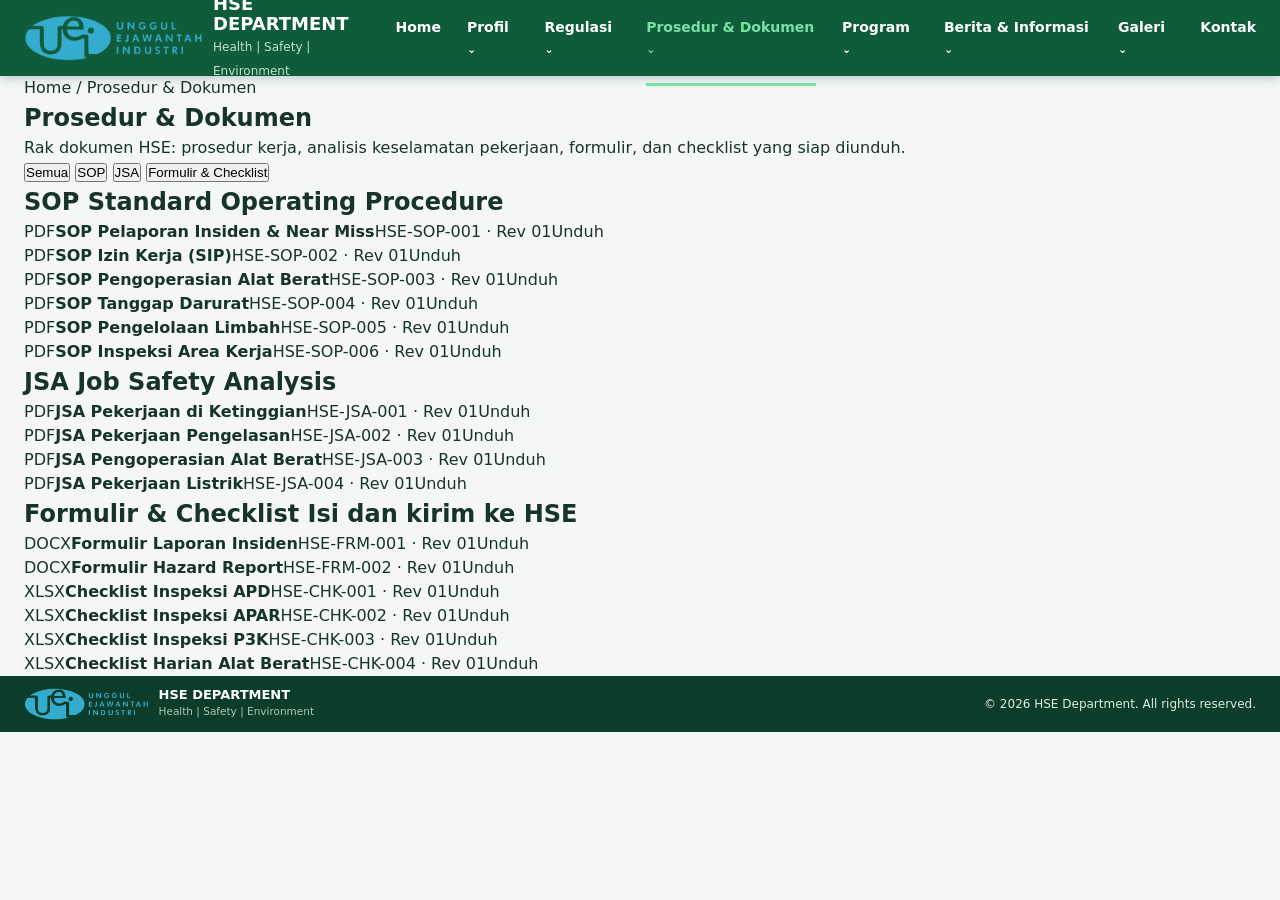
==== dokumen.html @ 8cd4c133 "Create dokumen.html" ====
<!DOCTYPE html>
<html lang="id">
<head>
<meta charset="UTF-8">
<meta name="viewport" content="width=device-width, initial-scale=1">
<title>Prosedur &amp; Dokumen | HSE Department</title>
<meta name="description" content="Rak dokumen HSE: SOP, JSA, formulir, dan checklist yang dapat diunduh.">
<link rel="stylesheet" href="assets/css/global.css">
<link rel="stylesheet" href="assets/css/dokumen.css">
</head>
<body>

<header class="site-header">
  <div class="wrap bar">
    <a class="brand" href="index.html">
      <img class="logo-img" src="assets/img/logo.png" alt="Logo HSE Department" height="46">
      <span><b>HSE DEPARTMENT</b><small>Health | Safety | Environment</small></span>
    </a>
    <button class="burger" aria-label="Menu" aria-expanded="false">&#9776;</button>
    <nav class="nav" aria-label="Menu utama">
      <ul>
        <li><a href="index.html">Home</a></li>
        <li class="dd"><a href="profil.html">Profil</a>
          <ul class="sub"><li><a href="profil.html#visi">Visi &amp; Misi</a></li><li><a href="profil.html#struktur">Struktur Organisasi</a></li></ul></li>
        <li class="dd"><a href="regulasi.html">Regulasi</a>
          <ul class="sub"><li><a href="regulasi.html#pemerintah">Peraturan Pemerintah</a></li><li><a href="regulasi.html#internal">Kebijakan Internal</a></li></ul></li>
        <li class="dd"><a class="on" href="dokumen.html">Prosedur &amp; Dokumen</a>
          <ul class="sub"><li><a href="dokumen.html#sop">SOP &amp; JSA</a></li><li><a href="dokumen.html#formulir">Formulir</a></li></ul></li>
        <li class="dd"><a href="program.html">Program</a>
          <ul class="sub"><li><a href="program.html#keselamatan">Program K3</a></li><li><a href="program.html#lingkungan">Program Lingkungan</a></li><li><a href="program.html#inspeksi">Inspeksi</a></li></ul></li>
        <li class="dd"><a href="berita.html">Berita &amp; Informasi</a>
          <ul class="sub"><li><a href="berita.html">Berita</a></li><li><a href="berita.html#pengumuman">Pengumuman</a></li></ul></li>
        <li class="dd"><a href="galeri.html">Galeri</a>
          <ul class="sub"><li><a href="galeri.html">Foto</a></li><li><a href="galeri.html#video">Video</a></li></ul></li>
        <li><a href="kontak.html">Kontak</a></li>
      </ul>
    </nav>
  </div>
</header>

<main>
  <section class="dk-head">
    <div class="wrap">
      <p class="crumb"><a href="index.html">Home</a> / Prosedur &amp; Dokumen</p>
      <h1>Prosedur &amp; Dokumen</h1>
      <p class="lead">Rak dokumen HSE: prosedur kerja, analisis keselamatan pekerjaan, formulir, dan checklist yang siap diunduh.</p>
      <div class="dk-tabs" role="group" aria-label="Kategori dokumen">
        <button class="act" data-k="all">Semua</button>
        <button data-k="sop">SOP</button>
        <button data-k="jsa">JSA</button>
        <button data-k="formulir">Formulir &amp; Checklist</button>
      </div>
    </div>
  </section>

  <div class="wrap dk-body">

    <section class="dk-sec" id="sop">
      <h2>SOP <span>Standard Operating Procedure</span></h2>
      <ul class="docs">
        <li class="doc"><span class="fmt pdf">PDF</span><b>SOP Pelaporan Insiden &amp; Near Miss</b><span class="no">HSE-SOP-001 &middot; Rev 01</span><a class="dl" href="files/hse-sop-001.pdf" download>Unduh</a></li>
        <li class="doc"><span class="fmt pdf">PDF</span><b>SOP Izin Kerja (SIP)</b><span class="no">HSE-SOP-002 &middot; Rev 01</span><a class="dl" href="files/hse-sop-002.pdf" download>Unduh</a></li>
        <li class="doc"><span class="fmt pdf">PDF</span><b>SOP Pengoperasian Alat Berat</b><span class="no">HSE-SOP-003 &middot; Rev 01</span><a class="dl" href="files/hse-sop-003.pdf" download>Unduh</a></li>
        <li class="doc"><span class="fmt pdf">PDF</span><b>SOP Tanggap Darurat</b><span class="no">HSE-SOP-004 &middot; Rev 01</span><a class="dl" href="files/hse-sop-004.pdf" download>Unduh</a></li>
        <li class="doc"><span class="fmt pdf">PDF</span><b>SOP Pengelolaan Limbah</b><span class="no">HSE-SOP-005 &middot; Rev 01</span><a class="dl" href="files/hse-sop-005.pdf" download>Unduh</a></li>
        <li class="doc"><span class="fmt pdf">PDF</span><b>SOP Inspeksi Area Kerja</b><span class="no">HSE-SOP-006 &middot; Rev 01</span><a class="dl" href="files/hse-sop-006.pdf" download>Unduh</a></li>
      </ul>
    </section>

    <section class="dk-sec" id="jsa">
      <h2>JSA <span>Job Safety Analysis</span></h2>
      <ul class="docs">
        <li class="doc"><span class="fmt pdf">PDF</span><b>JSA Pekerjaan di Ketinggian</b><span class="no">HSE-JSA-001 &middot; Rev 01</span><a class="dl" href="files/hse-jsa-001.pdf" download>Unduh</a></li>
        <li class="doc"><span class="fmt pdf">PDF</span><b>JSA Pekerjaan Pengelasan</b><span class="no">HSE-JSA-002 &middot; Rev 01</span><a class="dl" href="files/hse-jsa-002.pdf" download>Unduh</a></li>
        <li class="doc"><span class="fmt pdf">PDF</span><b>JSA Pengoperasian Alat Berat</b><span class="no">HSE-JSA-003 &middot; Rev 01</span><a class="dl" href="files/hse-jsa-003.pdf" download>Unduh</a></li>
        <li class="doc"><span class="fmt pdf">PDF</span><b>JSA Pekerjaan Listrik</b><span class="no">HSE-JSA-004 &middot; Rev 01</span><a class="dl" href="files/hse-jsa-004.pdf" download>Unduh</a></li>
      </ul>
    </section>

    <section class="dk-sec" id="formulir">
      <h2>Formulir &amp; Checklist <span>Isi dan kirim ke HSE</span></h2>
      <ul class="docs">
        <li class="doc"><span class="fmt docx">DOCX</span><b>Formulir Laporan Insiden</b><span class="no">HSE-FRM-001 &middot; Rev 01</span><a class="dl" href="files/hse-frm-001.docx" download>Unduh</a></li>
        <li class="doc"><span class="fmt docx">DOCX</span><b>Formulir Hazard Report</b><span class="no">HSE-FRM-002 &middot; Rev 01</span><a class="dl" href="files/hse-frm-002.docx" download>Unduh</a></li>
        <li class="doc"><span class="fmt xlsx">XLSX</span><b>Checklist Inspeksi APD</b><span class="no">HSE-CHK-001 &middot; Rev 01</span><a class="dl" href="files/hse-chk-001.xlsx" download>Unduh</a></li>
        <li class="doc"><span class="fmt xlsx">XLSX</span><b>Checklist Inspeksi APAR</b><span class="no">HSE-CHK-002 &middot; Rev 01</span><a class="dl" href="files/hse-chk-002.xlsx" download>Unduh</a></li>
        <li class="doc"><span class="fmt xlsx">XLSX</span><b>Checklist Inspeksi P3K</b><span class="no">HSE-CHK-003 &middot; Rev 01</span><a class="dl" href="files/hse-chk-003.xlsx" download>Unduh</a></li>
        <li class="doc"><span class="fmt xlsx">XLSX</span><b>Checklist Harian Alat Berat</b><span class="no">HSE-CHK-004 &middot; Rev 01</span><a class="dl" href="files/hse-chk-004.xlsx" download>Unduh</a></li>
      </ul>
    </section>

  </div>
</main>

<footer class="site-footer">
  <div class="wrap foot">
    <div class="brand">
      <img class="logo-img" src="assets/img/logo-footer.png" alt="Logo HSE Department" height="32">
      <span><b>HSE DEPARTMENT</b><small>Health | Safety | Environment</small></span>
    </div>
    <span class="copy">&copy; 2026 HSE Department. All rights reserved.</span>
  </div>
</footer>

<script src="assets/js/global.js"></script>
<script>
// Tab kategori dokumen (juga membaca #sop, #jsa, #formulir dari menu)
const tabs = document.querySelectorAll('.dk-tabs button');
const secs = document.querySelectorAll('.dk-sec');

function show(k) {
  tabs.forEach((t) => t.classList.toggle('act', t.dataset.k === k));
  secs.forEach((s) => { s.hidden = !(k === 'all' || s.id === k); });
}
function fromHash() {
  const h = location.hash.slice(1);
  if (['sop', 'jsa', 'formulir'].includes(h)) {
    show(h);
    document.getElementById(h).scrollIntoView();
  } else {
    show('all');
  }
}
tabs.forEach((t) => t.addEventListener('click', () => {
  show(t.dataset.k);
  history.replaceState(null, '', t.dataset.k === 'all' ? location.pathname : '#' + t.dataset.k);
}));
window.addEventListener('hashchange', fromHash);
fromHash();
</script>
</body>
</html>
---- assets/css/global.css ----
:root{--g1:#0f5c3a;--g2:#0b3d2a;--g3:#22a559;--gl:#7be0a4;--ink:#17332a;--mut:#5d6f67;--bg:#f4f7f5;--line:#e3ebe6;--r:10px}
*{box-sizing:border-box;margin:0;padding:0}
html{scroll-behavior:smooth}
body{font-family:Inter,system-ui,-apple-system,"Segoe UI",sans-serif;color:var(--ink);background:var(--bg);line-height:1.5}
a{color:inherit;text-decoration:none}
ul{list-style:none}
img{max-width:100%}
a:focus-visible,button:focus-visible{outline:3px solid var(--gl);outline-offset:2px}
.wrap{max-width:1280px;margin:0 auto;padding:0 24px}
.btn{display:inline-flex;gap:8px;align-items:center;background:var(--g3);color:#fff;font-weight:600;font-size:14px;padding:12px 24px;border-radius:999px;transition:background .2s}
.btn:hover{background:#1b8f4b}

/* Header (hijau HSE) */
.site-header{background:var(--g1);color:#fff;position:sticky;top:0;z-index:50;box-shadow:0 2px 10px #0b3d2a40}
.bar{display:flex;align-items:center;justify-content:space-between;height:76px;gap:16px}
.brand{display:flex;align-items:center;gap:10px}
.logo-img{height:46px;width:auto;display:block;flex:none;object-fit:contain}
.brand b{display:block;color:#fff;font-size:18px;line-height:1.1}
.brand small{color:#bfe3cf;font-size:12px}
.nav>ul{display:flex;gap:26px}
.nav li{position:relative}
.nav a{display:block;padding:27px 0;font-size:14px;font-weight:600;color:#fff}
.nav a.on,.nav a:hover{color:var(--gl)}
.nav a.on{box-shadow:inset 0 -3px 0 var(--gl)}
.dd>a::after{content:" \2304";font-size:11px}
.sub{display:none;position:absolute;top:100%;left:-12px;min-width:210px;background:#fff;border:1px solid var(--line);border-radius:var(--r);box-shadow:0 10px 30px #0b3d2a33;padding:6px}
.nav .sub a{padding:9px 12px;font-weight:500;border-radius:6px;color:var(--ink)}
.nav .sub a:hover{background:var(--bg);color:var(--g1)}
.dd:hover>.sub,.dd:focus-within>.sub{display:block}
.burger{display:none;background:none;border:0;font-size:26px;color:#fff;cursor:pointer}

/* Footer (ramping: logo kiri, copyright kanan) */
.site-footer{background:var(--g2);color:#dcebe3;font-size:12px}
.foot{display:flex;align-items:center;justify-content:space-between;gap:16px;padding-top:12px;padding-bottom:12px;flex-wrap:wrap}
.foot .brand b{color:#fff;font-size:13px}
.foot .brand small{color:#a9c7b8;font-size:10.5px}
.foot .logo-img{height:32px}
.foot .copy{margin-left:auto;text-align:right}

@media(max-width:980px){
  .burger{display:block}
  .nav{display:none;position:absolute;top:76px;left:0;right:0;background:#fff;border-top:1px solid var(--line);padding:8px 24px 16px;box-shadow:0 14px 24px #0b3d2a2a}
  .nav.open{display:block}
  .nav>ul{flex-direction:column;gap:0}
  .nav a{padding:12px 0;color:var(--ink)}
  .nav a.on,.nav a:hover{color:var(--g1)}
  .nav a.on{box-shadow:none}
  .sub{position:static;display:block;border:0;box-shadow:none;padding:0 0 0 14px}
  .dd>a::after{content:""}
}
@media(max-width:560px){
  .foot{justify-content:center;text-align:center}
  .foot .copy{margin-left:0;text-align:center}
}
@media(prefers-reduced-motion:reduce){*{transition:none!important;scroll-behavior:auto!important}}
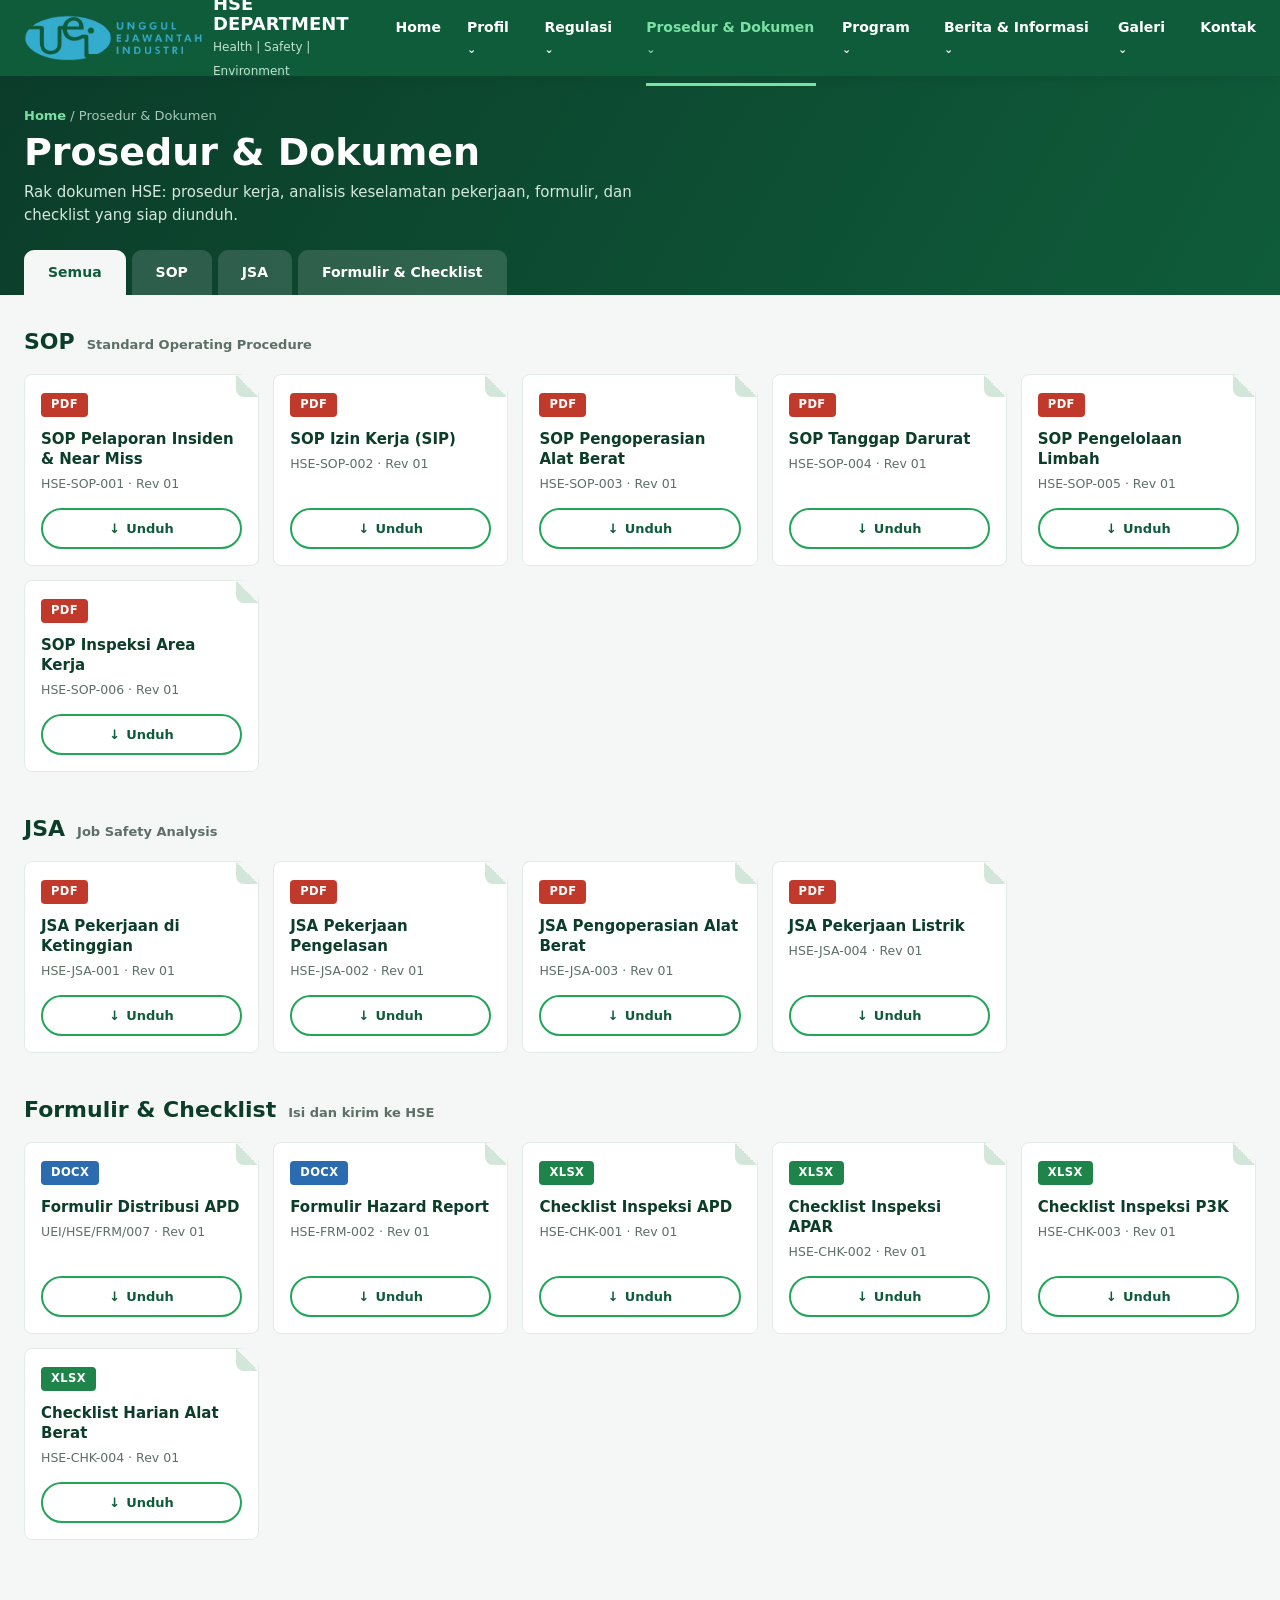
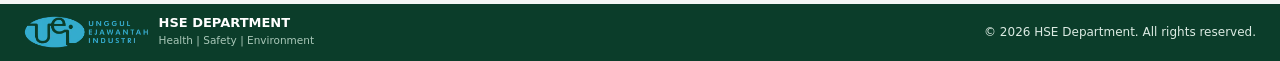
==== commit f76fabd0: "Update dokumen.html" ====
--- a/dokumen.html
+++ b/dokumen.html
@@ -80,7 +80,7 @@
     <section class="dk-sec" id="formulir">
       <h2>Formulir &amp; Checklist <span>Isi dan kirim ke HSE</span></h2>
       <ul class="docs">
-        <li class="doc"><span class="fmt docx">DOCX</span><b>Formulir Laporan Insiden</b><span class="no">HSE-FRM-001 &middot; Rev 01</span><a class="dl" href="files/hse-frm-001.docx" download>Unduh</a></li>
+        <li class="doc"><span class="fmt docx">DOCX</span><b>Formulir Distribusi APD</b><span class="no">UEI/HSE/FRM/007 &middot; Rev 01</span><a class="dl" href="UEI-HSE-FRM-007 (Formulir Distribusi APD).docx" download>Unduh</a></li>
         <li class="doc"><span class="fmt docx">DOCX</span><b>Formulir Hazard Report</b><span class="no">HSE-FRM-002 &middot; Rev 01</span><a class="dl" href="files/hse-frm-002.docx" download>Unduh</a></li>
         <li class="doc"><span class="fmt xlsx">XLSX</span><b>Checklist Inspeksi APD</b><span class="no">HSE-CHK-001 &middot; Rev 01</span><a class="dl" href="files/hse-chk-001.xlsx" download>Unduh</a></li>
         <li class="doc"><span class="fmt xlsx">XLSX</span><b>Checklist Inspeksi APAR</b><span class="no">HSE-CHK-002 &middot; Rev 01</span><a class="dl" href="files/hse-chk-002.xlsx" download>Unduh</a></li>
--- a/assets/css/dokumen.css
+++ b/assets/css/dokumen.css
@@ -0,0 +1,39 @@
+/* Kepala halaman: gradasi hijau + tab bergaya map */
+.dk-head{background:linear-gradient(120deg,var(--g2),var(--g1));color:#fff;padding:30px 0 0}
+.dk-head .crumb{font-size:13px;color:#a9c7b8;margin-bottom:6px}
+.dk-head .crumb a{color:var(--gl);font-weight:600}
+.dk-head h1{font-size:clamp(28px,4vw,38px);line-height:1.1}
+.dk-head .lead{max-width:620px;margin-top:8px;font-size:15px;color:#d6e8de}
+.dk-tabs{display:flex;gap:6px;margin-top:24px;overflow-x:auto}
+.dk-tabs button{flex:none;padding:12px 24px;border:0;border-radius:10px 10px 0 0;background:rgba(255,255,255,.14);color:#fff;font:inherit;font-size:14px;font-weight:600;cursor:pointer;white-space:nowrap;transition:background .2s}
+.dk-tabs button:hover{background:rgba(255,255,255,.26)}
+.dk-tabs button.act{background:var(--bg);color:var(--g1)}
+
+/* Isi: rak dokumen */
+.dk-body{padding-top:30px;padding-bottom:64px}
+.dk-sec{margin-bottom:40px;scroll-margin-top:96px}
+.dk-sec:last-child{margin-bottom:0}
+.dk-sec[hidden]{display:none}
+.dk-sec h2{font-size:22px;color:var(--g2);margin-bottom:16px;display:flex;align-items:baseline;gap:12px;flex-wrap:wrap}
+.dk-sec h2 span{font-size:13px;font-weight:600;color:var(--mut)}
+
+/* Lembar dokumen */
+.docs{display:grid;grid-template-columns:repeat(auto-fill,minmax(230px,1fr));gap:14px}
+.doc{position:relative;display:flex;flex-direction:column;gap:6px;background:#fff;border:1px solid var(--line);border-radius:8px 22px 8px 8px;padding:18px 16px 16px;transition:transform .2s,box-shadow .2s}
+.doc::after{content:"";position:absolute;top:0;right:0;width:22px;height:22px;background:linear-gradient(225deg,var(--bg) 50%,#d3e6da 50%);border-radius:0 0 0 8px}
+.doc:hover{transform:translateY(-3px);box-shadow:0 10px 22px #0b3d2a1c}
+.fmt{align-self:flex-start;padding:3px 10px;border-radius:4px;color:#fff;font-size:11.5px;font-weight:800;letter-spacing:.4px}
+.fmt.pdf{background:#c0392b}
+.fmt.docx{background:#2b6cb0}
+.fmt.xlsx{background:#1e8449}
+.doc b{margin-top:6px;font-size:15px;line-height:1.35;color:var(--g2)}
+.doc .no{font-size:12.5px;color:var(--mut);flex:1}
+.dl{margin-top:8px;display:inline-flex;align-items:center;justify-content:center;gap:6px;padding:9px 16px;border-radius:999px;border:2px solid var(--g3);color:var(--g1);font-size:13px;font-weight:700;transition:background .2s,color .2s}
+.dl::before{content:"\2193";font-weight:800}
+.dl:hover{background:var(--g3);color:#fff}
+
+@media(max-width:560px){
+  .docs{grid-template-columns:1fr}
+  .dk-tabs button{padding:11px 18px}
+}
+@media(prefers-reduced-motion:reduce){.doc,.dl,.dk-tabs button{transition:none}}
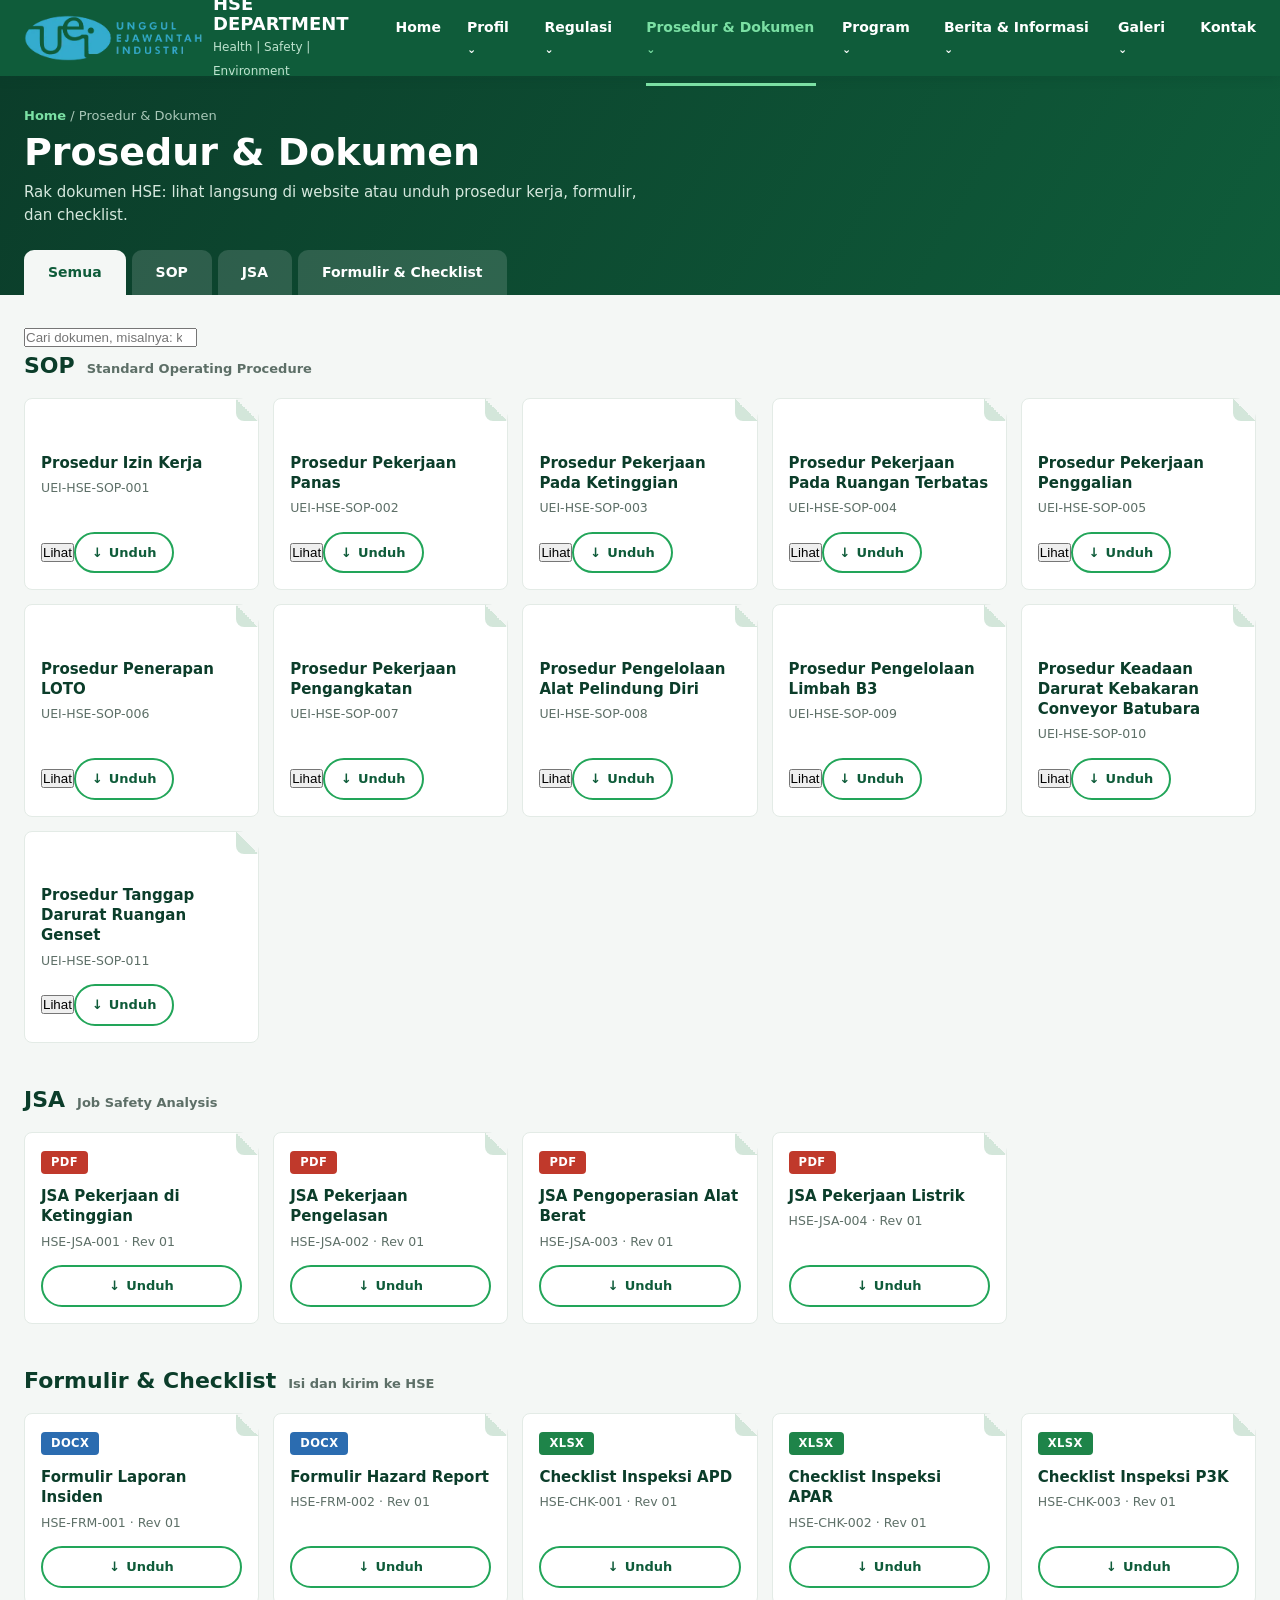
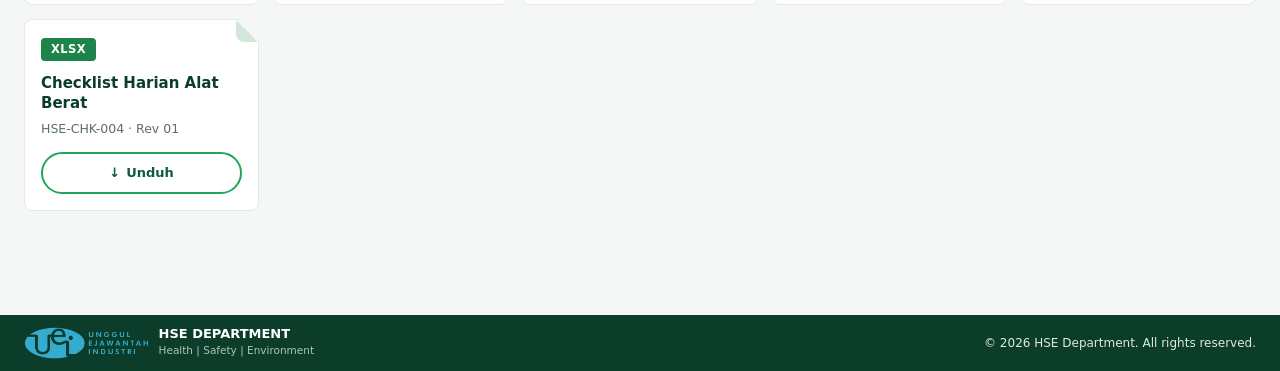
==== commit 9be80a4d: "Update dokumen.html" ====
--- a/dokumen.html
+++ b/dokumen.html
@@ -4,7 +4,7 @@
 <meta charset="UTF-8">
 <meta name="viewport" content="width=device-width, initial-scale=1">
 <title>Prosedur &amp; Dokumen | HSE Department</title>
-<meta name="description" content="Rak dokumen HSE: SOP, JSA, formulir, dan checklist yang dapat diunduh.">
+<meta name="description" content="Rak dokumen HSE: SOP, JSA, formulir, dan checklist yang dapat dilihat dan diunduh.">
 <link rel="stylesheet" href="assets/css/global.css">
 <link rel="stylesheet" href="assets/css/dokumen.css">
 </head>
@@ -31,7 +31,7 @@
         <li class="dd"><a href="berita.html">Berita &amp; Informasi</a>
           <ul class="sub"><li><a href="berita.html">Berita</a></li><li><a href="berita.html#pengumuman">Pengumuman</a></li></ul></li>
         <li class="dd"><a href="galeri.html">Galeri</a>
-          <ul class="sub"><li><a href="galeri.html">Foto</a></li><li><a href="galeri.html#video">Video</a></li></ul></li>
+          <ul class="sub"><li><a href="galeri.html#foto">Foto</a></li><li><a href="galeri.html#video">Video</a></li></ul></li>
         <li><a href="kontak.html">Kontak</a></li>
       </ul>
     </nav>
@@ -43,7 +43,7 @@
     <div class="wrap">
       <p class="crumb"><a href="index.html">Home</a> / Prosedur &amp; Dokumen</p>
       <h1>Prosedur &amp; Dokumen</h1>
-      <p class="lead">Rak dokumen HSE: prosedur kerja, analisis keselamatan pekerjaan, formulir, dan checklist yang siap diunduh.</p>
+      <p class="lead">Rak dokumen HSE: lihat langsung di website atau unduh prosedur kerja, formulir, dan checklist.</p>
       <div class="dk-tabs" role="group" aria-label="Kategori dokumen">
         <button class="act" data-k="all">Semua</button>
         <button data-k="sop">SOP</button>
@@ -55,16 +55,13 @@
 
   <div class="wrap dk-body">
 
+    <div class="dk-search">
+      <input id="dq" type="search" placeholder="Cari dokumen, misalnya: ketinggian, LOTO, limbah..." aria-label="Cari dokumen" autocomplete="off">
+    </div>
+
     <section class="dk-sec" id="sop">
       <h2>SOP <span>Standard Operating Procedure</span></h2>
-      <ul class="docs">
-        <li class="doc"><span class="fmt pdf">PDF</span><b>SOP Pelaporan Insiden &amp; Near Miss</b><span class="no">HSE-SOP-001 &middot; Rev 01</span><a class="dl" href="files/hse-sop-001.pdf" download>Unduh</a></li>
-        <li class="doc"><span class="fmt pdf">PDF</span><b>SOP Izin Kerja (SIP)</b><span class="no">HSE-SOP-002 &middot; Rev 01</span><a class="dl" href="files/hse-sop-002.pdf" download>Unduh</a></li>
-        <li class="doc"><span class="fmt pdf">PDF</span><b>SOP Pengoperasian Alat Berat</b><span class="no">HSE-SOP-003 &middot; Rev 01</span><a class="dl" href="files/hse-sop-003.pdf" download>Unduh</a></li>
-        <li class="doc"><span class="fmt pdf">PDF</span><b>SOP Tanggap Darurat</b><span class="no">HSE-SOP-004 &middot; Rev 01</span><a class="dl" href="files/hse-sop-004.pdf" download>Unduh</a></li>
-        <li class="doc"><span class="fmt pdf">PDF</span><b>SOP Pengelolaan Limbah</b><span class="no">HSE-SOP-005 &middot; Rev 01</span><a class="dl" href="files/hse-sop-005.pdf" download>Unduh</a></li>
-        <li class="doc"><span class="fmt pdf">PDF</span><b>SOP Inspeksi Area Kerja</b><span class="no">HSE-SOP-006 &middot; Rev 01</span><a class="dl" href="files/hse-sop-006.pdf" download>Unduh</a></li>
-      </ul>
+      <ul class="docs" id="sop-list"></ul>
     </section>
 
     <section class="dk-sec" id="jsa">
@@ -80,7 +77,7 @@
     <section class="dk-sec" id="formulir">
       <h2>Formulir &amp; Checklist <span>Isi dan kirim ke HSE</span></h2>
       <ul class="docs">
-        <li class="doc"><span class="fmt docx">DOCX</span><b>Formulir Distribusi APD</b><span class="no">UEI/HSE/FRM/007 &middot; Rev 01</span><a class="dl" href="UEI-HSE-FRM-007 (Formulir Distribusi APD).docx" download>Unduh</a></li>
+        <li class="doc"><span class="fmt docx">DOCX</span><b>Formulir Laporan Insiden</b><span class="no">HSE-FRM-001 &middot; Rev 01</span><a class="dl" href="files/hse-frm-001.docx" download>Unduh</a></li>
         <li class="doc"><span class="fmt docx">DOCX</span><b>Formulir Hazard Report</b><span class="no">HSE-FRM-002 &middot; Rev 01</span><a class="dl" href="files/hse-frm-002.docx" download>Unduh</a></li>
         <li class="doc"><span class="fmt xlsx">XLSX</span><b>Checklist Inspeksi APD</b><span class="no">HSE-CHK-001 &middot; Rev 01</span><a class="dl" href="files/hse-chk-001.xlsx" download>Unduh</a></li>
         <li class="doc"><span class="fmt xlsx">XLSX</span><b>Checklist Inspeksi APAR</b><span class="no">HSE-CHK-002 &middot; Rev 01</span><a class="dl" href="files/hse-chk-002.xlsx" download>Unduh</a></li>
@@ -89,7 +86,21 @@
       </ul>
     </section>
 
+    <p class="dk-empty" id="dq-empty" hidden>Tidak ada dokumen yang cocok. Coba kata kunci lain.</p>
+
   </div>
+
+  <dialog id="viewer" aria-label="Baca SOP">
+    <div class="v-bar">
+      <b id="vt"></b>
+      <div class="v-act">
+        <a id="v-docx" download>Unduh DOCX</a>
+        <a id="v-pdf" download>Unduh PDF</a>
+        <button id="vx" type="button">Tutup</button>
+      </div>
+    </div>
+    <iframe id="vframe" title="Isi SOP"></iframe>
+  </dialog>
 </main>
 
 <footer class="site-footer">
@@ -104,13 +115,83 @@
 
 <script src="assets/js/global.js"></script>
 <script>
-// Tab kategori dokumen (juga membaca #sop, #jsa, #formulir dari menu)
+// Daftar SOP. Tulis nama file persis (tanpa .docx / .pdf). Untuk menambah SOP, cukup tambah satu baris.
+// File diletakkan di folder files/sop/ dalam dua versi: .docx (unduh) dan .pdf (lihat di web).
+const SOP = [
+  'UEI-HSE-SOP-001 Prosedur Izin Kerja',
+  'UEI-HSE-SOP-002 Prosedur Pekerjaan Panas',
+  'UEI-HSE-SOP-003 Prosedur Pekerjaan Pada Ketinggian',
+  'UEI-HSE-SOP-004 Prosedur Pekerjaan Pada Ruangan Terbatas',
+  'UEI-HSE-SOP-005 Prosedur Pekerjaan Penggalian',
+  'UEI-HSE-SOP-006 Prosedur Penerapan LOTO',
+  'UEI-HSE-SOP-007 Prosedur Pekerjaan Pengangkatan',
+  'UEI-HSE-SOP-008 Prosedur Pengelolaan Alat Pelindung Diri',
+  'UEI-HSE-SOP-009 Prosedur Pengelolaan Limbah B3',
+  'UEI-HSE-SOP-010 Prosedur Keadaan Darurat Kebakaran Conveyor Batubara',
+  'UEI-HSE-SOP-011 Prosedur Tanggap Darurat Ruangan Genset'
+];
+const path = (base, ext) => 'files/sop/' + encodeURIComponent(base) + '.' + ext;
+
+// Susun kotak SOP
+const list = document.getElementById('sop-list');
+SOP.forEach((base) => {
+  const code = base.split(' ')[0];
+  const li = document.createElement('li');
+  li.className = 'doc';
+  li.innerHTML = '<span class="fmt sop">SOP</span><b></b><span class="no"></span>' +
+    '<div class="btns"><button type="button" class="vw">Lihat</button><a class="dl" download>Unduh</a></div>';
+  li.querySelector('b').textContent = base.slice(code.length + 1);
+  li.querySelector('.no').textContent = code;
+  li.querySelector('.dl').href = path(base, 'docx');
+  li.querySelector('.vw').addEventListener('click', () => openSop(base));
+  list.append(li);
+});
+
+// Jendela baca SOP (PDF). Di HP dibuka di tab baru.
+const dlg = document.getElementById('viewer');
+const frame = document.getElementById('vframe');
+function openSop(base) {
+  const pdf = path(base, 'pdf');
+  if (window.matchMedia('(hover: none) and (pointer: coarse)').matches) {
+    window.open(pdf, '_blank', 'noopener');
+    return;
+  }
+  document.getElementById('vt').textContent = base;
+  document.getElementById('v-docx').href = path(base, 'docx');
+  document.getElementById('v-pdf').href = pdf;
+  frame.src = pdf;
+  dlg.showModal();
+}
+document.getElementById('vx').addEventListener('click', () => dlg.close());
+dlg.addEventListener('close', () => { frame.src = 'about:blank'; });
+dlg.addEventListener('click', (e) => { if (e.target === dlg) dlg.close(); });
+
+// Tab kategori dan pencarian
 const tabs = document.querySelectorAll('.dk-tabs button');
 const secs = document.querySelectorAll('.dk-sec');
-
+const dq = document.getElementById('dq');
+let kat = 'all';
+
+function apply() {
+  const t = dq.value.trim().toLowerCase();
+  let tampil = 0;
+  secs.forEach((s) => {
+    const aktif = kat === 'all' || s.id === kat;
+    let n = 0;
+    s.querySelectorAll('.doc').forEach((d) => {
+      const cocok = d.textContent.toLowerCase().includes(t);
+      d.hidden = !cocok;
+      if (cocok) n++;
+    });
+    s.hidden = !aktif || n === 0;
+    if (aktif) tampil += n;
+  });
+  document.getElementById('dq-empty').hidden = tampil > 0;
+}
 function show(k) {
-  tabs.forEach((t) => t.classList.toggle('act', t.dataset.k === k));
-  secs.forEach((s) => { s.hidden = !(k === 'all' || s.id === k); });
+  kat = k;
+  tabs.forEach((x) => x.classList.toggle('act', x.dataset.k === k));
+  apply();
 }
 function fromHash() {
   const h = location.hash.slice(1);
@@ -121,10 +202,11 @@
     show('all');
   }
 }
-tabs.forEach((t) => t.addEventListener('click', () => {
-  show(t.dataset.k);
-  history.replaceState(null, '', t.dataset.k === 'all' ? location.pathname : '#' + t.dataset.k);
+tabs.forEach((x) => x.addEventListener('click', () => {
+  show(x.dataset.k);
+  history.replaceState(null, '', x.dataset.k === 'all' ? location.pathname : '#' + x.dataset.k);
 }));
+dq.addEventListener('input', apply);
 window.addEventListener('hashchange', fromHash);
 fromHash();
 </script>
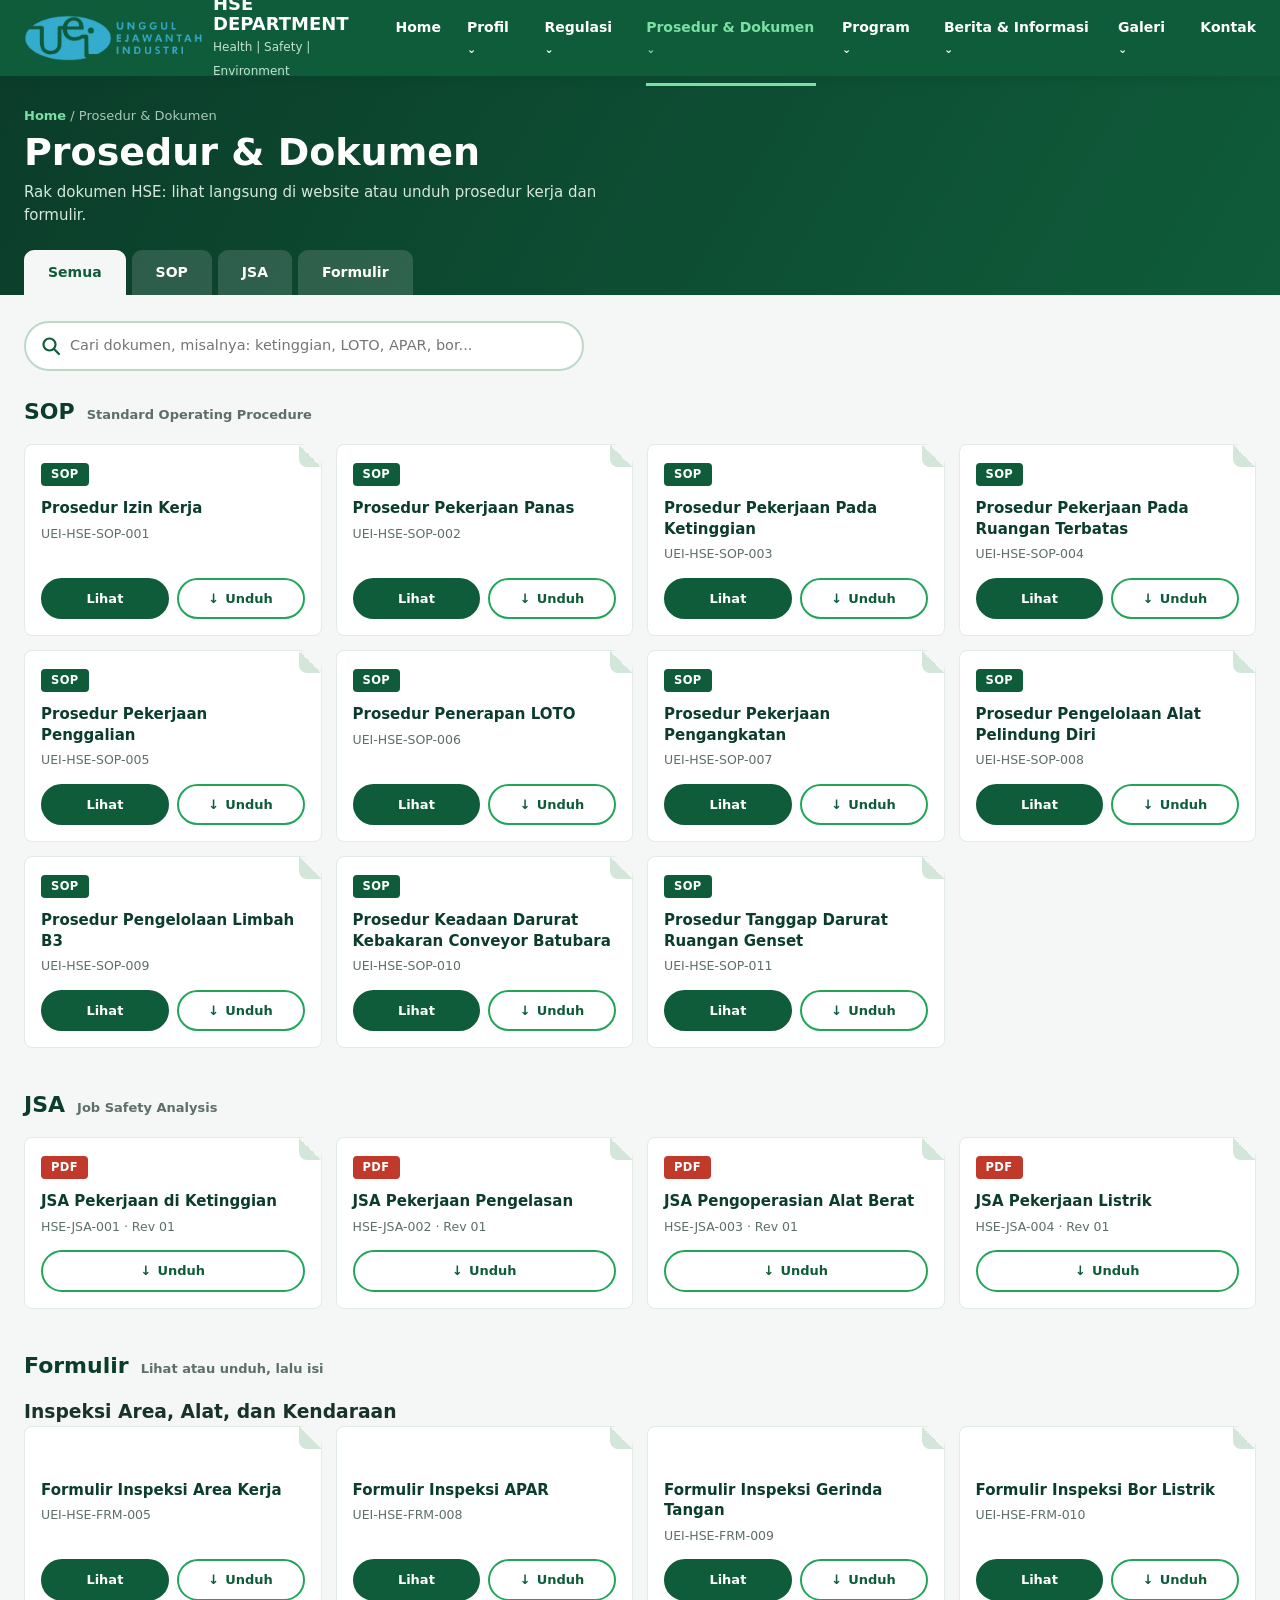
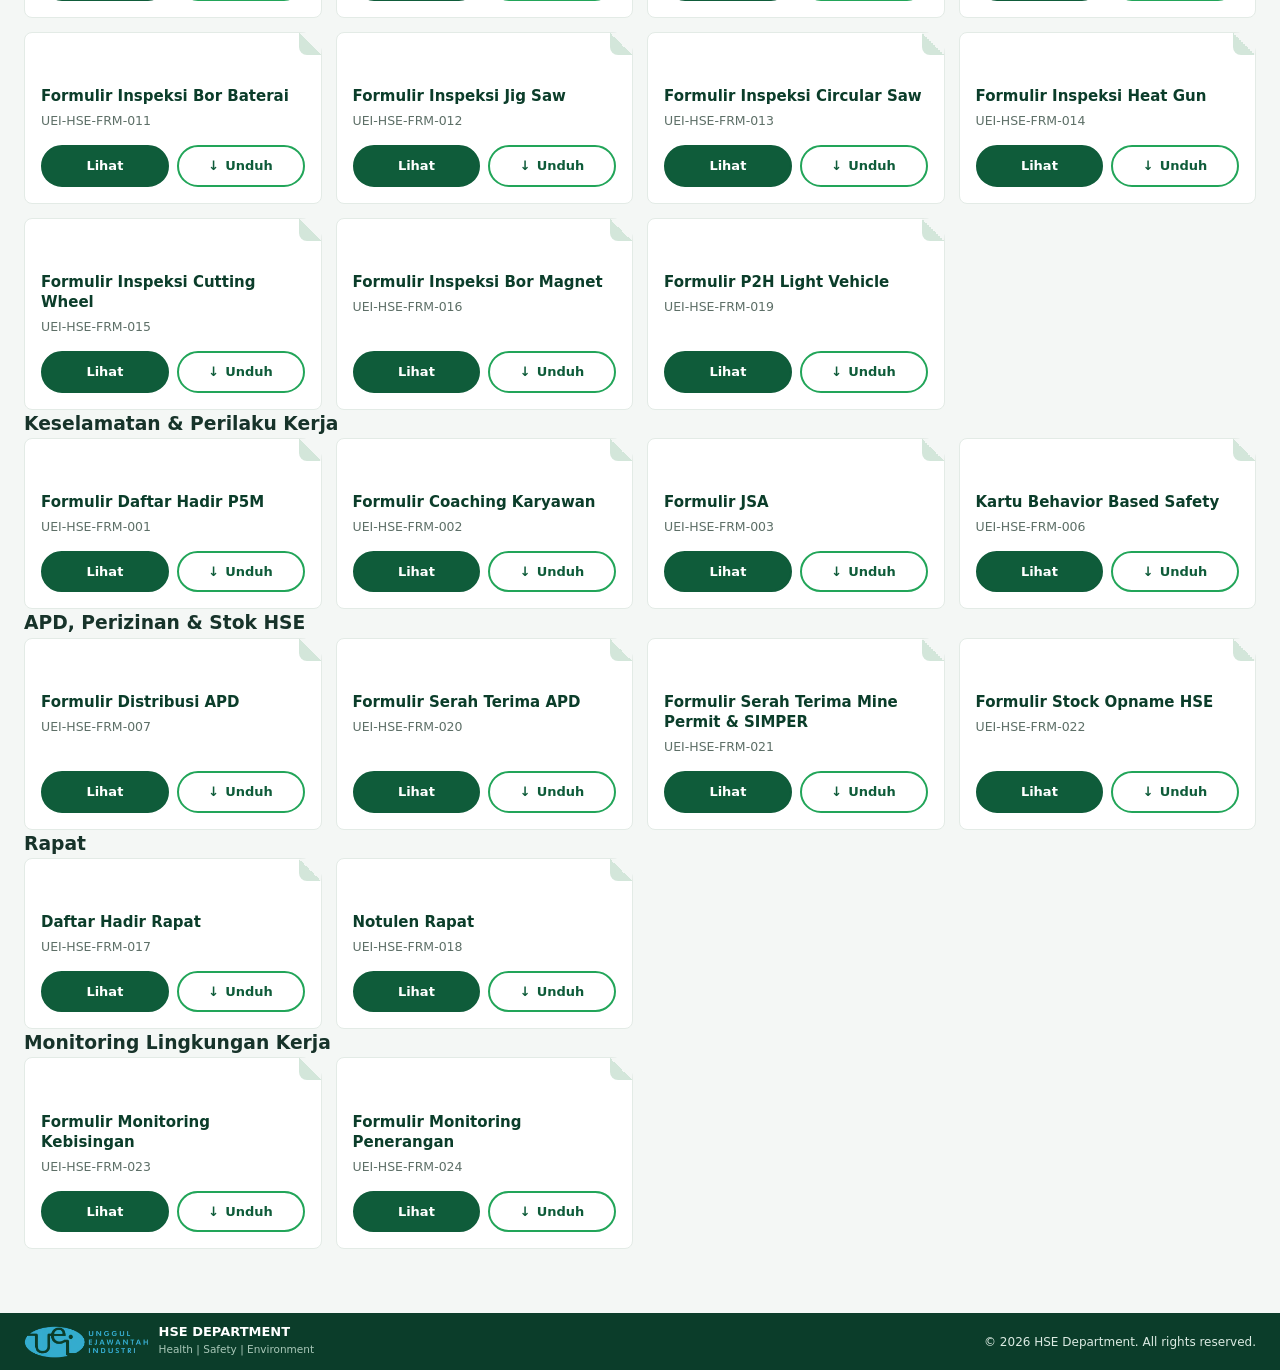
==== commit d154099b: "Update dokumen.html" ====
--- a/dokumen.html
+++ b/dokumen.html
@@ -4,7 +4,7 @@
 <meta charset="UTF-8">
 <meta name="viewport" content="width=device-width, initial-scale=1">
 <title>Prosedur &amp; Dokumen | HSE Department</title>
-<meta name="description" content="Rak dokumen HSE: SOP, JSA, formulir, dan checklist yang dapat dilihat dan diunduh.">
+<meta name="description" content="Rak dokumen HSE: SOP, JSA, dan formulir yang dapat dilihat dan diunduh.">
 <link rel="stylesheet" href="assets/css/global.css">
 <link rel="stylesheet" href="assets/css/dokumen.css">
 </head>
@@ -43,12 +43,12 @@
     <div class="wrap">
       <p class="crumb"><a href="index.html">Home</a> / Prosedur &amp; Dokumen</p>
       <h1>Prosedur &amp; Dokumen</h1>
-      <p class="lead">Rak dokumen HSE: lihat langsung di website atau unduh prosedur kerja, formulir, dan checklist.</p>
+      <p class="lead">Rak dokumen HSE: lihat langsung di website atau unduh prosedur kerja dan formulir.</p>
       <div class="dk-tabs" role="group" aria-label="Kategori dokumen">
         <button class="act" data-k="all">Semua</button>
         <button data-k="sop">SOP</button>
         <button data-k="jsa">JSA</button>
-        <button data-k="formulir">Formulir &amp; Checklist</button>
+        <button data-k="formulir">Formulir</button>
       </div>
     </div>
   </section>
@@ -56,7 +56,7 @@
   <div class="wrap dk-body">
 
     <div class="dk-search">
-      <input id="dq" type="search" placeholder="Cari dokumen, misalnya: ketinggian, LOTO, limbah..." aria-label="Cari dokumen" autocomplete="off">
+      <input id="dq" type="search" placeholder="Cari dokumen, misalnya: ketinggian, LOTO, APAR, bor..." aria-label="Cari dokumen" autocomplete="off">
     </div>
 
     <section class="dk-sec" id="sop">
@@ -75,22 +75,15 @@
     </section>
 
     <section class="dk-sec" id="formulir">
-      <h2>Formulir &amp; Checklist <span>Isi dan kirim ke HSE</span></h2>
-      <ul class="docs">
-        <li class="doc"><span class="fmt docx">DOCX</span><b>Formulir Laporan Insiden</b><span class="no">HSE-FRM-001 &middot; Rev 01</span><a class="dl" href="files/hse-frm-001.docx" download>Unduh</a></li>
-        <li class="doc"><span class="fmt docx">DOCX</span><b>Formulir Hazard Report</b><span class="no">HSE-FRM-002 &middot; Rev 01</span><a class="dl" href="files/hse-frm-002.docx" download>Unduh</a></li>
-        <li class="doc"><span class="fmt xlsx">XLSX</span><b>Checklist Inspeksi APD</b><span class="no">HSE-CHK-001 &middot; Rev 01</span><a class="dl" href="files/hse-chk-001.xlsx" download>Unduh</a></li>
-        <li class="doc"><span class="fmt xlsx">XLSX</span><b>Checklist Inspeksi APAR</b><span class="no">HSE-CHK-002 &middot; Rev 01</span><a class="dl" href="files/hse-chk-002.xlsx" download>Unduh</a></li>
-        <li class="doc"><span class="fmt xlsx">XLSX</span><b>Checklist Inspeksi P3K</b><span class="no">HSE-CHK-003 &middot; Rev 01</span><a class="dl" href="files/hse-chk-003.xlsx" download>Unduh</a></li>
-        <li class="doc"><span class="fmt xlsx">XLSX</span><b>Checklist Harian Alat Berat</b><span class="no">HSE-CHK-004 &middot; Rev 01</span><a class="dl" href="files/hse-chk-004.xlsx" download>Unduh</a></li>
-      </ul>
+      <h2>Formulir <span>Lihat atau unduh, lalu isi</span></h2>
+      <div id="form-groups"></div>
     </section>
 
     <p class="dk-empty" id="dq-empty" hidden>Tidak ada dokumen yang cocok. Coba kata kunci lain.</p>
 
   </div>
 
-  <dialog id="viewer" aria-label="Baca SOP">
+  <dialog id="viewer" aria-label="Baca dokumen">
     <div class="v-bar">
       <b id="vt"></b>
       <div class="v-act">
@@ -99,7 +92,7 @@
         <button id="vx" type="button">Tutup</button>
       </div>
     </div>
-    <iframe id="vframe" title="Isi SOP"></iframe>
+    <iframe id="vframe" title="Isi dokumen"></iframe>
   </dialog>
 </main>
 
@@ -115,8 +108,11 @@
 
 <script src="assets/js/global.js"></script>
 <script>
-// Daftar SOP. Tulis nama file persis (tanpa .docx / .pdf). Untuk menambah SOP, cukup tambah satu baris.
-// File diletakkan di folder files/sop/ dalam dua versi: .docx (unduh) dan .pdf (lihat di web).
+// DAFTAR DOKUMEN
+// Tulis nama file persis (tanpa .docx / .pdf). Untuk menambah dokumen, cukup tambah satu baris.
+// Setiap dokumen ada dua file di foldernya: .docx (untuk diunduh) dan .pdf (untuk dilihat di web).
+//   SOP      -> folder files/sop/
+//   Formulir -> folder files/formulir/
 const SOP = [
   'UEI-HSE-SOP-001 Prosedur Izin Kerja',
   'UEI-HSE-SOP-002 Prosedur Pekerjaan Panas',
@@ -130,34 +126,93 @@
   'UEI-HSE-SOP-010 Prosedur Keadaan Darurat Kebakaran Conveyor Batubara',
   'UEI-HSE-SOP-011 Prosedur Tanggap Darurat Ruangan Genset'
 ];
-const path = (base, ext) => 'files/sop/' + encodeURIComponent(base) + '.' + ext;
-
-// Susun kotak SOP
-const list = document.getElementById('sop-list');
-SOP.forEach((base) => {
+
+const FORM = [
+  { judul: 'Inspeksi Area, Alat, dan Kendaraan', files: [
+    'UEI-HSE-FRM-005 (Formulir Inspeksi Area Kerja)',
+    'UEI-HSE-FRM-008 (Formulir Inspeksi APAR)',
+    'UEI-HSE-FRM-009 (Formulir Inspeksi Gerinda Tangan)',
+    'UEI-HSE-FRM-010 (Formulir Inspeksi Bor Listrik)',
+    'UEI-HSE-FRM-011 (Formulir Inspeksi Bor Baterai)',
+    'UEI-HSE-FRM-012 (Formulir Inspeksi Jig Saw)',
+    'UEI-HSE-FRM-013 (Formulir Inspeksi Circular Saw)',
+    'UEI-HSE-FRM-014 (Formulir Inspeksi Heat Gun)',
+    'UEI-HSE-FRM-015 (Formulir Inspeksi Cutting Wheel)',
+    'UEI-HSE-FRM-016 (Formulir Inspeksi Bor Magnet)',
+    'UEI-HSE-FRM-019 (Formulir P2H Light Vehicle)'
+  ]},
+  { judul: 'Keselamatan & Perilaku Kerja', files: [
+    'UEI-HSE-FRM-001 (Formulir Daftar Hadir P5M)',
+    'UEI-HSE-FRM-002 (Formulir Coaching Karyawan)',
+    'UEI-HSE-FRM-003 (Formulir JSA)',
+    'UEI-HSE-FRM-006 (Kartu Behavior Based Safety)'
+  ]},
+  { judul: 'APD, Perizinan & Stok HSE', files: [
+    'UEI-HSE-FRM-007 (Formulir Distribusi APD)',
+    'UEI-HSE-FRM-020 (Formulir Serah Terima APD)',
+    'UEI-HSE-FRM-021 (Formulir Serah Termia Mine Permit & SIMPER)',
+    'UEI-HSE-FRM-022 (Formulir Stock Opname HSE)'
+  ]},
+  { judul: 'Rapat', files: [
+    'UEI-HSE-FRM-017 (Daftar Hadir Rapat)',
+    'UEI-HSE-FRM-018 (Notulen Rapat)'
+  ]},
+  { judul: 'Monitoring Lingkungan Kerja', files: [
+    'UEI-HSE-FRM-023 (Formulir Monitoring Kebisingan)',
+    'UEI-HSE-FRM-024 (Formulir Monitoring Penerangan)'
+  ]}
+];
+
+// Judul tampilan yang diperbaiki (kunci = kode dokumen). Nama file tetap seperti aslinya.
+const JUDUL = {
+  'UEI-HSE-FRM-021': 'Formulir Serah Terima Mine Permit & SIMPER'
+};
+
+const path = (folder, base, ext) => 'files/' + folder + '/' + encodeURIComponent(base) + '.' + ext;
+
+// Susun satu kotak dokumen: Lihat + Unduh
+function kartu(folder, base, badge) {
   const code = base.split(' ')[0];
+  const judul = JUDUL[code] || base.slice(code.length + 1).replace(/^\(|\)$/g, '');
   const li = document.createElement('li');
   li.className = 'doc';
-  li.innerHTML = '<span class="fmt sop">SOP</span><b></b><span class="no"></span>' +
+  li.innerHTML = '<span class="fmt"></span><b></b><span class="no"></span>' +
     '<div class="btns"><button type="button" class="vw">Lihat</button><a class="dl" download>Unduh</a></div>';
-  li.querySelector('b').textContent = base.slice(code.length + 1);
+  const fm = li.querySelector('.fmt');
+  fm.classList.add(badge.cls);
+  fm.textContent = badge.txt;
+  li.querySelector('b').textContent = judul;
   li.querySelector('.no').textContent = code;
-  li.querySelector('.dl').href = path(base, 'docx');
-  li.querySelector('.vw').addEventListener('click', () => openSop(base));
-  list.append(li);
+  li.querySelector('.dl').href = path(folder, base, 'docx');
+  li.querySelector('.vw').addEventListener('click', () => bukaDokumen(folder, base, code + ' ' + judul));
+  return li;
+}
+
+SOP.forEach((b) => document.getElementById('sop-list').append(kartu('sop', b, { cls: 'sop', txt: 'SOP' })));
+
+FORM.forEach((g) => {
+  const wrap = document.createElement('div');
+  wrap.className = 'fgrp';
+  const h = document.createElement('h3');
+  h.textContent = g.judul;
+  const ul = document.createElement('ul');
+  ul.className = 'docs';
+  g.files.forEach((b) => ul.append(kartu('formulir', b, { cls: 'frm', txt: 'FORM' })));
+  wrap.append(h, ul);
+  document.getElementById('form-groups').append(wrap);
 });
 
-// Jendela baca SOP (PDF). Di HP dibuka di tab baru.
+// Jendela baca (PDF). Di HP dibuka di tab baru.
 const dlg = document.getElementById('viewer');
 const frame = document.getElementById('vframe');
-function openSop(base) {
-  const pdf = path(base, 'pdf');
+function bukaDokumen(folder, base, judul) {
+  const pdf = path(folder, base, 'pdf');
   if (window.matchMedia('(hover: none) and (pointer: coarse)').matches) {
     window.open(pdf, '_blank', 'noopener');
     return;
   }
-  document.getElementById('vt').textContent = base;
-  document.getElementById('v-docx').href = path(base, 'docx');
+  document.getElementById('vt').textContent = judul;
+  document.getElementById('v-docx').href = path(folder, base, 'docx');
   document.getElementById('v-pdf').href = pdf;
   frame.src = pdf;
   dlg.showModal();
@@ -186,6 +241,7 @@
     s.hidden = !aktif || n === 0;
     if (aktif) tampil += n;
   });
+  document.querySelectorAll('.fgrp').forEach((g) => { g.hidden = !g.querySelector('.doc:not([hidden])'); });
   document.getElementById('dq-empty').hidden = tampil > 0;
 }
 function show(k) {
--- a/assets/css/dokumen.css
+++ b/assets/css/dokumen.css
@@ -9,16 +9,20 @@
 .dk-tabs button:hover{background:rgba(255,255,255,.26)}
 .dk-tabs button.act{background:var(--bg);color:var(--g1)}
 
-/* Isi: rak dokumen */
-.dk-body{padding-top:30px;padding-bottom:64px}
+/* Isi: pencarian + rak dokumen */
+.dk-body{padding-top:26px;padding-bottom:64px}
+.dk-search{margin-bottom:24px}
+.dk-search input{width:100%;max-width:560px;padding:12px 18px 12px 44px;border:2px solid #bcd9c8;border-radius:999px;font:inherit;font-size:14.5px;color:var(--ink);background:#fff url("data:image/svg+xml,%3Csvg xmlns='http://www.w3.org/2000/svg' width='20' height='20' fill='none' stroke='%230f5c3a' stroke-width='2.2' stroke-linecap='round'%3E%3Ccircle cx='8.5' cy='8.5' r='6'/%3E%3Cpath d='M13 13l5 5'/%3E%3C/svg%3E") no-repeat 15px center}
+.dk-search input:focus{outline:none;border-color:var(--g3);box-shadow:0 0 0 4px #22a55922}
 .dk-sec{margin-bottom:40px;scroll-margin-top:96px}
-.dk-sec:last-child{margin-bottom:0}
-.dk-sec[hidden]{display:none}
+.dk-sec:last-of-type{margin-bottom:0}
+.dk-sec[hidden],.doc[hidden],.dk-empty[hidden]{display:none}
 .dk-sec h2{font-size:22px;color:var(--g2);margin-bottom:16px;display:flex;align-items:baseline;gap:12px;flex-wrap:wrap}
 .dk-sec h2 span{font-size:13px;font-weight:600;color:var(--mut)}
+.dk-empty{margin-top:30px;padding:28px;text-align:center;border:2px dashed #bcd9c8;border-radius:8px;color:var(--mut)}
 
 /* Lembar dokumen */
-.docs{display:grid;grid-template-columns:repeat(auto-fill,minmax(230px,1fr));gap:14px}
+.docs{display:grid;grid-template-columns:repeat(auto-fill,minmax(250px,1fr));gap:14px}
 .doc{position:relative;display:flex;flex-direction:column;gap:6px;background:#fff;border:1px solid var(--line);border-radius:8px 22px 8px 8px;padding:18px 16px 16px;transition:transform .2s,box-shadow .2s}
 .doc::after{content:"";position:absolute;top:0;right:0;width:22px;height:22px;background:linear-gradient(225deg,var(--bg) 50%,#d3e6da 50%);border-radius:0 0 0 8px}
 .doc:hover{transform:translateY(-3px);box-shadow:0 10px 22px #0b3d2a1c}
@@ -26,14 +30,33 @@
 .fmt.pdf{background:#c0392b}
 .fmt.docx{background:#2b6cb0}
 .fmt.xlsx{background:#1e8449}
+.fmt.sop{background:var(--g1)}
 .doc b{margin-top:6px;font-size:15px;line-height:1.35;color:var(--g2)}
 .doc .no{font-size:12.5px;color:var(--mut);flex:1}
-.dl{margin-top:8px;display:inline-flex;align-items:center;justify-content:center;gap:6px;padding:9px 16px;border-radius:999px;border:2px solid var(--g3);color:var(--g1);font-size:13px;font-weight:700;transition:background .2s,color .2s}
+.dl,.vw{display:inline-flex;align-items:center;justify-content:center;gap:6px;padding:9px 16px;border-radius:999px;border:2px solid var(--g3);font:inherit;font-size:13px;font-weight:700;cursor:pointer;transition:background .2s,color .2s}
+.dl{margin-top:8px;color:var(--g1);background:#fff}
 .dl::before{content:"\2193";font-weight:800}
 .dl:hover{background:var(--g3);color:#fff}
+.vw{background:var(--g1);border-color:var(--g1);color:#fff}
+.vw:hover{background:var(--g3);border-color:var(--g3)}
+
+/* Dua tombol pada SOP: Lihat + Unduh */
+.btns{display:flex;gap:8px;margin-top:8px}
+.btns>*{flex:1;margin-top:0}
+
+/* Jendela baca SOP */
+#viewer{width:min(1100px,96vw);height:92vh;padding:0;border:0;border-radius:12px;overflow:hidden}
+#viewer[open]{display:flex;flex-direction:column}
+#viewer::backdrop{background:rgba(4,14,9,.65)}
+.v-bar{display:flex;align-items:center;justify-content:space-between;gap:12px;flex-wrap:wrap;padding:12px 18px;background:var(--g1);color:#fff}
+.v-bar b{font-size:14.5px;line-height:1.3}
+.v-act{display:flex;gap:8px;flex-wrap:wrap}
+.v-act a,.v-act button{padding:7px 14px;border:1px solid #ffffff80;border-radius:999px;background:transparent;color:#fff;font:inherit;font-size:13px;font-weight:600;cursor:pointer}
+.v-act a:hover,.v-act button:hover{background:#fff;color:var(--g1)}
+#vframe{flex:1;width:100%;border:0;background:#e8eeea}
 
 @media(max-width:560px){
   .docs{grid-template-columns:1fr}
   .dk-tabs button{padding:11px 18px}
 }
-@media(prefers-reduced-motion:reduce){.doc,.dl,.dk-tabs button{transition:none}}
+@media(prefers-reduced-motion:reduce){.doc,.dl,.vw,.dk-tabs button{transition:none}}
